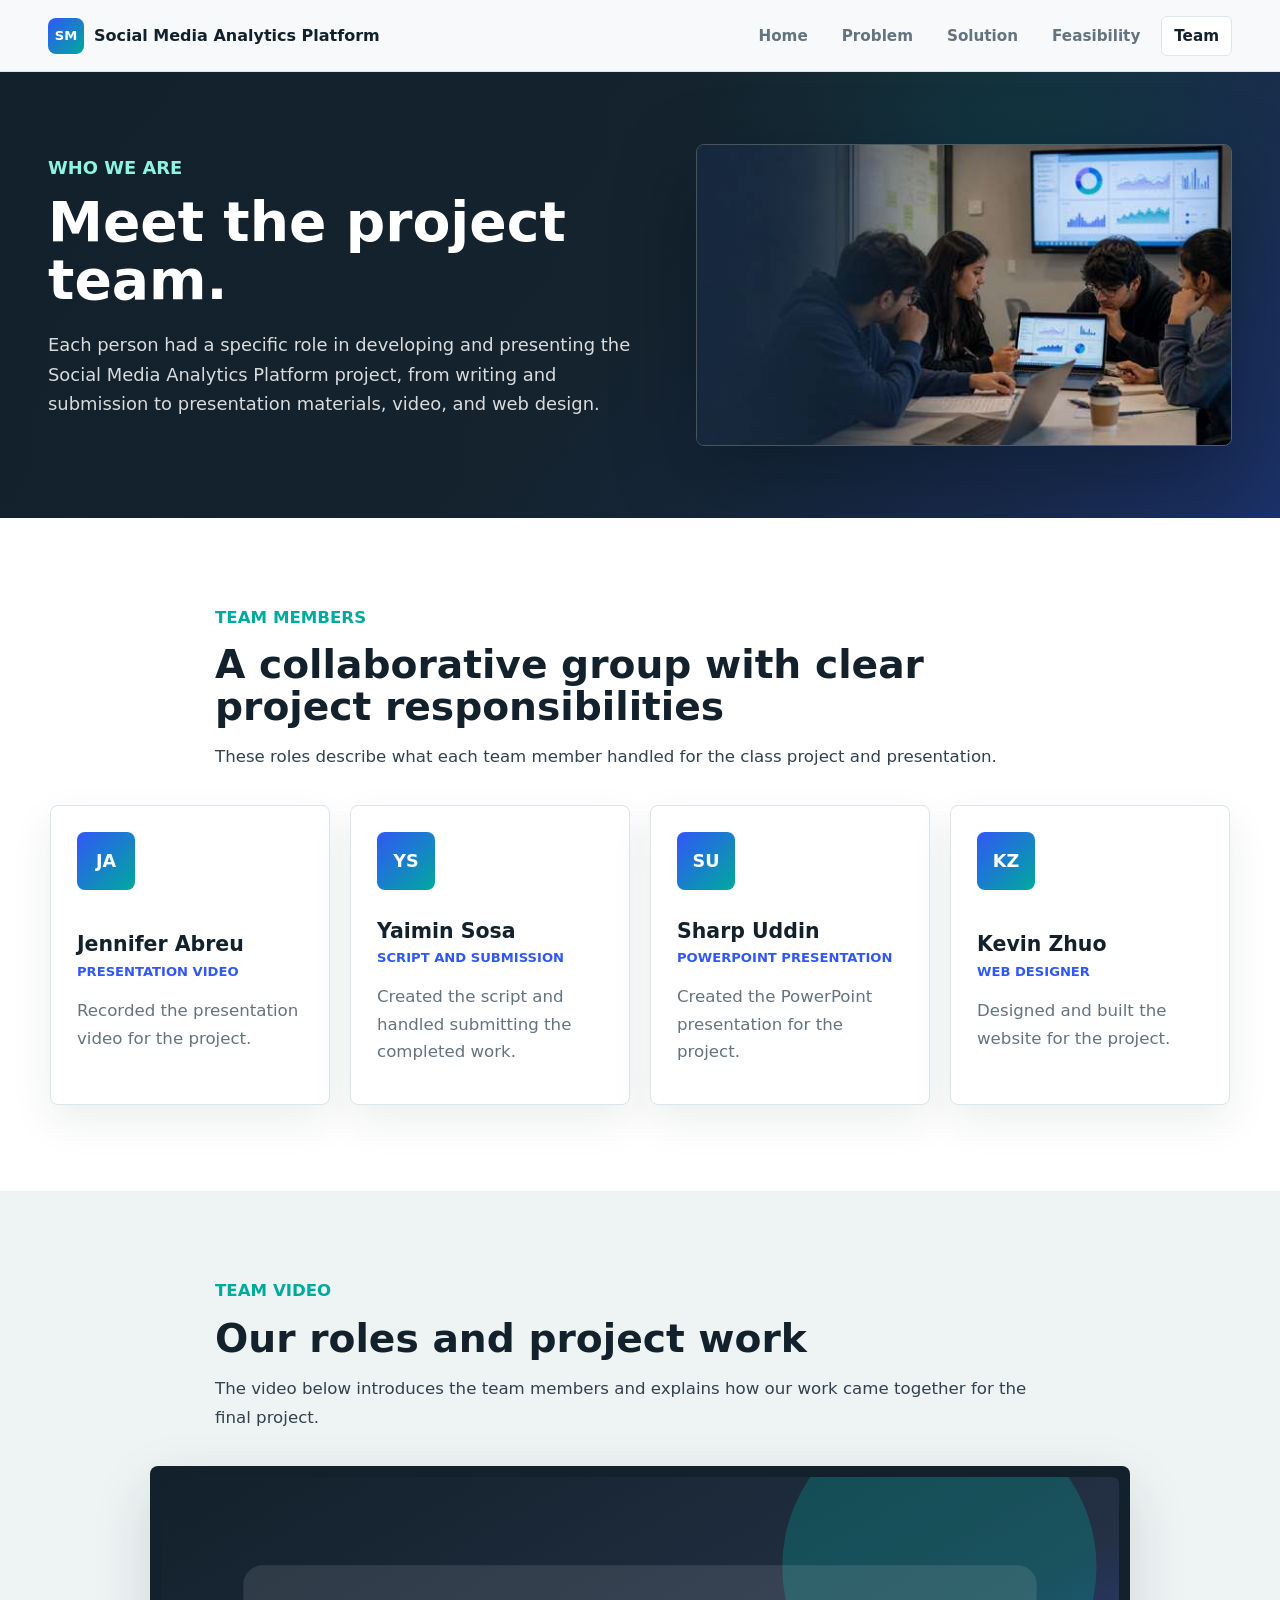
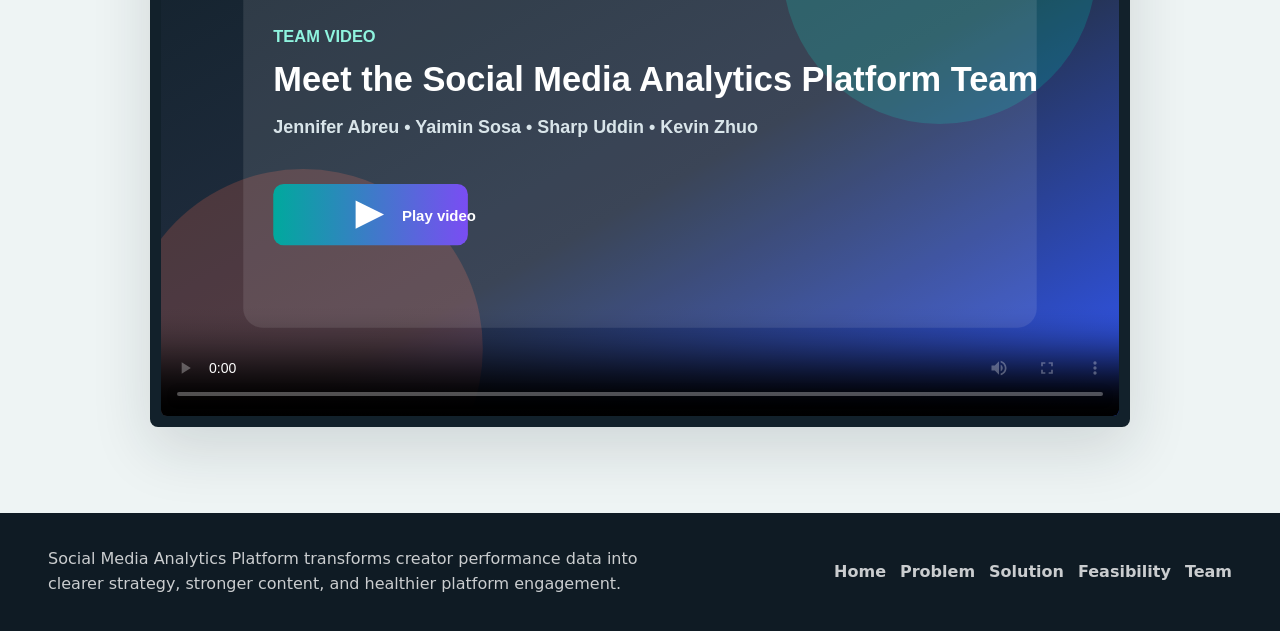
==== team.html @ 8b30f9f4 "Add files via upload" ====
<!doctype html>
<html lang="en">
  <head>
    <meta charset="UTF-8" />
    <meta name="viewport" content="width=device-width, initial-scale=1.0" />
    <title>Team | Social Media Analytics Platform</title>
    <link rel="stylesheet" href="src/styles.css" />
    <link rel="stylesheet" href="src/team.css" />
    <link rel="stylesheet" href="src/brand-overrides.css" />
  </head>
  <body>
    <header class="site-header">
      <a href="index.html" class="brand">
        <span class="brand-mark">SM</span>
        <span>Social Media Analytics Platform</span>
      </a>
      <nav class="nav-links" aria-label="Main navigation">
        <a href="index.html">Home</a>
        <a href="problem.html">Problem</a>
        <a href="solution.html">Solution</a>
        <a href="feasibility.html">Feasibility</a>
        <a href="team.html" class="active">Team</a>
      </nav>
    </header>

    <main>
      <section class="page-hero compact team-hero">
        <div class="team-hero-inner">
          <div class="team-hero-copy">
            <p class="eyebrow">Who we are</p>
            <h1>Meet the project team.</h1>
            <p>
              Each person had a specific role in developing and presenting the Social Media Analytics
              Platform project, from writing and submission to presentation materials, video, and web design.
            </p>
          </div>
          <figure class="team-hero-media" aria-label="Students collaborating on a social media analytics project">
            <img src="assets/team-analytics-team-photo.jpg" alt="Team members collaborating around social media analytics dashboards" />
          </figure>
        </div>
      </section>

      <section class="band team-section">
        <div class="section-header">
          <p class="eyebrow">Team members</p>
          <h2>A collaborative group with clear project responsibilities</h2>
          <p>
            These roles describe what each team member handled for the class project and presentation.
          </p>
        </div>

        <div class="team-grid">
          <article class="team-card">
            <div class="team-avatar" aria-hidden="true">JA</div>
            <div>
              <h3>Jennifer Abreu</h3>
              <span>Presentation Video</span>
              <p>Recorded the presentation video for the project.</p>
            </div>
          </article>
          <article class="team-card">
            <div class="team-avatar" aria-hidden="true">YS</div>
            <div>
              <h3>Yaimin Sosa</h3>
              <span>Script and Submission</span>
              <p>Created the script and handled submitting the completed work.</p>
            </div>
          </article>
          <article class="team-card">
            <div class="team-avatar" aria-hidden="true">SU</div>
            <div>
              <h3>Sharp Uddin</h3>
              <span>PowerPoint Presentation</span>
              <p>Created the PowerPoint presentation for the project.</p>
            </div>
          </article>
          <article class="team-card">
            <div class="team-avatar" aria-hidden="true">KZ</div>
            <div>
              <h3>Kevin Zhuo</h3>
              <span>Web Designer</span>
              <p>Designed and built the website for the project.</p>
            </div>
          </article>
        </div>
      </section>

      <section class="band muted team-video-section">
        <div class="section-header">
          <p class="eyebrow">Team video</p>
          <h2>Our roles and project work</h2>
          <p>
            The video below introduces the team members and explains how our work came together for
            the final project.
          </p>
        </div>
        <div class="video-frame">
          <video controls playsinline preload="metadata" poster="assets/team-video-poster-renamed.svg">
            <source src="assets/videos/team-video.mp4" type="video/mp4" />
            Your browser does not support this video format.
          </video>
        </div>
      </section>
    </main>

    <footer class="site-footer">
      <p>Social Media Analytics Platform transforms creator performance data into clearer strategy, stronger content, and healthier platform engagement.</p>
      <div class="footer-links">
        <a href="index.html">Home</a>
        <a href="problem.html">Problem</a>
        <a href="solution.html">Solution</a>
        <a href="feasibility.html">Feasibility</a>
        <a href="team.html">Team</a>
      </div>
    </footer>
  </body>
</html>
---- src/styles.css ----
:root {
  --ink: #12212b;
  --text: #31414d;
  --muted: #65737f;
  --line: #dce5ea;
  --paper: #f7f9fb;
  --white: #ffffff;
  --blue: #3157f7;
  --teal: #00a99d;
  --coral: #f06a4d;
  --gold: #e2a83d;
  --violet: #7a4df3;
  --shadow: 0 22px 60px rgba(18, 33, 43, 0.14);
}

* {
  box-sizing: border-box;
}

html {
  scroll-behavior: smooth;
}

body {
  margin: 0;
  background: var(--paper);
  color: var(--text);
  font-family: Inter, ui-sans-serif, system-ui, -apple-system, BlinkMacSystemFont, "Segoe UI", sans-serif;
  letter-spacing: 0;
}

a {
  color: inherit;
  text-decoration: none;
}

img {
  display: block;
  max-width: 100%;
}

.site-header {
  align-items: center;
  background: rgba(247, 249, 251, 0.88);
  backdrop-filter: blur(18px);
  border-bottom: 1px solid rgba(220, 229, 234, 0.9);
  display: flex;
  gap: 24px;
  justify-content: space-between;
  left: 0;
  min-height: 72px;
  padding: 14px 48px;
  position: sticky;
  right: 0;
  top: 0;
  z-index: 20;
}

.brand {
  align-items: center;
  color: var(--ink);
  display: inline-flex;
  font-size: 1rem;
  font-weight: 800;
  gap: 10px;
  min-width: max-content;
}

.brand-mark {
  align-items: center;
  background: linear-gradient(135deg, var(--blue), var(--teal));
  border-radius: 8px;
  color: var(--white);
  display: inline-flex;
  font-size: 0.82rem;
  height: 36px;
  justify-content: center;
  width: 36px;
}

.nav-links {
  align-items: center;
  display: flex;
  flex-wrap: wrap;
  gap: 8px;
  justify-content: flex-end;
}

.nav-links a {
  border: 1px solid transparent;
  border-radius: 6px;
  color: var(--muted);
  font-size: 0.95rem;
  font-weight: 700;
  padding: 10px 12px;
}

.nav-links a:hover,
.nav-links a.active {
  background: var(--white);
  border-color: var(--line);
  color: var(--ink);
}

.home-hero {
  background-image:
    linear-gradient(90deg, rgba(10, 21, 31, 0.9) 0%, rgba(10, 21, 31, 0.78) 42%, rgba(10, 21, 31, 0.28) 100%),
    url("../assets/hero-dashboard.svg");
  background-position: center;
  background-size: cover;
  min-height: 76vh;
}

.hero-shade {
  align-items: center;
  display: flex;
  min-height: 76vh;
  padding: 88px 48px 104px;
}

.hero-copy {
  color: var(--white);
  max-width: 740px;
}

.eyebrow {
  color: var(--teal);
  font-size: 0.78rem;
  font-weight: 900;
  letter-spacing: 0;
  margin: 0 0 12px;
  text-transform: uppercase;
}

.home-hero .eyebrow,
.page-hero .eyebrow,
.cta-band .eyebrow {
  color: #8ff4df;
}

h1,
h2,
h3,
p {
  margin-top: 0;
}

h1,
h2,
h3 {
  color: var(--ink);
  line-height: 1.05;
}

.hero-copy h1,
.page-hero h1,
.cta-band h2 {
  color: var(--white);
}

.hero-copy h1 {
  font-size: 4.15rem;
  margin-bottom: 22px;
  max-width: 820px;
}

.hero-copy p {
  color: rgba(255, 255, 255, 0.86);
  font-size: 1.16rem;
  line-height: 1.65;
  max-width: 700px;
}

.hero-actions {
  display: flex;
  flex-wrap: wrap;
  gap: 12px;
  margin-top: 34px;
}

.button {
  align-items: center;
  border-radius: 6px;
  display: inline-flex;
  font-size: 0.96rem;
  font-weight: 850;
  justify-content: center;
  min-height: 46px;
  padding: 12px 18px;
  transition: transform 0.2s ease, box-shadow 0.2s ease, background 0.2s ease;
}

.button:hover {
  transform: translateY(-1px);
}

.button.primary {
  background: var(--blue);
  box-shadow: 0 16px 34px rgba(49, 87, 247, 0.28);
  color: var(--white);
}

.button.secondary {
  background: rgba(255, 255, 255, 0.14);
  border: 1px solid rgba(255, 255, 255, 0.28);
  color: var(--white);
}

.button.light {
  background: var(--white);
  color: var(--ink);
}

.band {
  padding: 86px 48px;
}

.band.muted {
  background: #eef4f4;
}

.intro-band {
  background: var(--white);
}

.page-grid {
  display: grid;
  gap: 44px;
  margin: 0 auto;
  max-width: 1180px;
}

.page-grid.two {
  grid-template-columns: minmax(0, 1.05fr) minmax(300px, 0.95fr);
}

.section-header {
  margin: 0 auto 34px;
  max-width: 850px;
}

.page-grid .section-header {
  margin-left: 0;
}

.section-header h2,
.band h2 {
  font-size: 2.45rem;
  margin-bottom: 16px;
}

.section-header p,
.rich-copy,
.band p {
  font-size: 1.04rem;
  line-height: 1.72;
}

.rich-copy {
  color: var(--text);
  max-width: 850px;
}

.stat-strip {
  align-self: center;
  background: var(--ink);
  border-radius: 8px;
  box-shadow: var(--shadow);
  color: var(--white);
  display: grid;
  gap: 1px;
  overflow: hidden;
}

.stat-strip div {
  background: linear-gradient(135deg, rgba(255, 255, 255, 0.08), rgba(255, 255, 255, 0.02));
  padding: 24px;
}

.stat-strip strong {
  display: block;
  font-size: 2.1rem;
  margin-bottom: 6px;
}

.stat-strip span {
  color: rgba(255, 255, 255, 0.72);
  font-weight: 700;
}

.card-grid,
.detail-grid,
.budget-grid {
  display: grid;
  gap: 20px;
  margin: 0 auto;
  max-width: 1180px;
}

.card-grid {
  grid-template-columns: repeat(3, minmax(0, 1fr));
}

.feature-card,
.detail-grid article,
.budget-grid article,
.stacked-item,
.quote-panel,
.qualification-panel,
.feature-board-frame {
  background: var(--white);
  border: 1px solid var(--line);
  border-radius: 8px;
  box-shadow: 0 16px 42px rgba(18, 33, 43, 0.08);
}

.feature-card {
  min-height: 280px;
  padding: 26px;
}

.feature-icon {
  align-items: center;
  background: #edf4ff;
  border-radius: 8px;
  color: var(--blue);
  display: inline-flex;
  height: 48px;
  justify-content: center;
  margin-bottom: 22px;
  width: 48px;
}

.feature-card:nth-child(2) .feature-icon {
  background: #e7f8f5;
  color: var(--teal);
}

.feature-card:nth-child(3) .feature-icon {
  background: #fff1ea;
  color: var(--coral);
}

.feature-card h3,
.detail-grid h3,
.stacked-item h3,
.timeline-list h3 {
  font-size: 1.24rem;
  margin-bottom: 12px;
}

.feature-card p,
.detail-grid p,
.stacked-item p,
.timeline-list p {
  color: var(--muted);
  line-height: 1.68;
}

.icon {
  height: 23px;
  width: 23px;
}

.cta-band {
  background:
    radial-gradient(circle at 20% 20%, rgba(0, 169, 157, 0.32), transparent 32%),
    linear-gradient(135deg, #12212b 0%, #243044 54%, #3157f7 100%);
  color: var(--white);
  padding: 84px 48px;
}

.cta-band.teal {
  background:
    radial-gradient(circle at 80% 22%, rgba(240, 106, 77, 0.32), transparent 30%),
    linear-gradient(135deg, #12322d 0%, #006f73 52%, #3157f7 100%);
}

.cta-band.final {
  background:
    radial-gradient(circle at 18% 22%, rgba(226, 168, 61, 0.3), transparent 30%),
    linear-gradient(135deg, #121d2b 0%, #283d4f 48%, #7a4df3 100%);
}

.cta-band div {
  margin: 0 auto;
  max-width: 920px;
}

.cta-band h2 {
  font-size: 2.65rem;
  margin-bottom: 18px;
}

.cta-band p {
  color: rgba(255, 255, 255, 0.84);
  font-size: 1.09rem;
  line-height: 1.72;
  margin-bottom: 28px;
}

.page-hero {
  color: var(--white);
  padding: 96px 48px;
}

.page-hero.compact {
  min-height: 410px;
}

.page-hero h1 {
  font-size: 3.45rem;
  margin-bottom: 20px;
  max-width: 900px;
}

.page-hero p {
  color: rgba(255, 255, 255, 0.84);
  font-size: 1.12rem;
  line-height: 1.65;
  max-width: 790px;
}

.problem-hero {
  background:
    linear-gradient(90deg, rgba(18, 33, 43, 0.94), rgba(18, 33, 43, 0.62)),
    url("../assets/problem-signals.svg");
  background-position: center;
  background-size: cover;
}

.solution-hero {
  background:
    linear-gradient(90deg, rgba(18, 33, 43, 0.94), rgba(18, 33, 43, 0.42)),
    url("../assets/feature-board.svg");
  background-position: center;
  background-size: cover;
}

.feasibility-hero {
  background:
    linear-gradient(90deg, rgba(18, 33, 43, 0.94), rgba(18, 33, 43, 0.46)),
    url("../assets/timeline-cost.svg");
  background-position: center;
  background-size: cover;
}

.team-hero {
  background:
    linear-gradient(90deg, rgba(18, 33, 43, 0.94), rgba(18, 33, 43, 0.58)),
    radial-gradient(circle at 78% 22%, rgba(0, 169, 157, 0.58), transparent 30%),
    linear-gradient(135deg, #12212b 0%, #243044 52%, #3157f7 100%);
}

.problem-layout {
  align-items: center;
  display: grid;
  gap: 44px;
  grid-template-columns: minmax(0, 1fr) minmax(320px, 0.8fr);
  margin: 0 auto;
  max-width: 1180px;
}

.signal-panel {
  background: #162533;
  border-radius: 8px;
  box-shadow: var(--shadow);
  overflow: hidden;
}

.stacked-list {
  display: grid;
  gap: 16px;
  margin: 0 auto;
  max-width: 980px;
}

.stacked-item {
  display: grid;
  gap: 22px;
  grid-template-columns: 70px 1fr;
  padding: 24px;
}

.stacked-item > span {
  align-items: center;
  background: var(--ink);
  border-radius: 8px;
  color: var(--white);
  display: inline-flex;
  font-weight: 900;
  height: 52px;
  justify-content: center;
  width: 52px;
}

.quote-panel {
  align-self: center;
  border-left: 5px solid var(--coral);
  padding: 34px;
}

.quote-panel p {
  color: var(--ink);
  font-size: 1.25rem;
  font-weight: 800;
  line-height: 1.55;
  margin: 0;
}

.feature-board-section {
  background: var(--white);
}

.feature-board-frame {
  margin: 0 auto;
  max-width: 1180px;
  overflow: hidden;
  padding: 12px;
}

.feature-board-frame img {
  aspect-ratio: 1200 / 780;
  border-radius: 6px;
  object-fit: contain;
  width: 100%;
}

.feature-board-frame figcaption {
  color: var(--muted);
  font-size: 0.9rem;
  font-weight: 700;
  padding: 12px 4px 2px;
}

.workflow-list {
  counter-reset: step;
  display: grid;
  gap: 14px;
  list-style: none;
  margin: 0 auto;
  max-width: 900px;
  padding: 0;
}

.workflow-list li {
  align-items: center;
  background: var(--white);
  border: 1px solid var(--line);
  border-radius: 8px;
  display: grid;
  gap: 18px;
  grid-template-columns: 54px 1fr;
  padding: 18px;
}

.workflow-list span {
  align-items: center;
  background: linear-gradient(135deg, var(--blue), var(--teal));
  border-radius: 8px;
  color: var(--white);
  display: inline-flex;
  font-weight: 900;
  height: 44px;
  justify-content: center;
  width: 44px;
}

.workflow-list p {
  margin: 0;
}

.detail-grid {
  grid-template-columns: repeat(3, minmax(0, 1fr));
}

.detail-grid article {
  padding: 28px;
}

.detail-grid .icon {
  color: var(--blue);
  height: 34px;
  margin-bottom: 22px;
  width: 34px;
}

.timeline-list {
  display: grid;
  gap: 14px;
}

.timeline-list article {
  border-left: 4px solid var(--teal);
  padding: 4px 0 4px 18px;
}

.timeline-image {
  align-self: center;
  background: var(--white);
  border: 1px solid var(--line);
  border-radius: 8px;
  box-shadow: var(--shadow);
  width: 100%;
}

.budget-grid {
  grid-template-columns: repeat(4, minmax(0, 1fr));
}

.budget-grid article {
  min-height: 150px;
  padding: 24px;
}

.budget-grid span {
  color: var(--muted);
  display: block;
  font-size: 0.94rem;
  font-weight: 800;
  line-height: 1.45;
  margin-bottom: 18px;
}

.budget-grid strong {
  color: var(--ink);
  display: block;
  font-size: 2rem;
}

.qualification-panel {
  align-self: center;
  display: grid;
  gap: 14px;
  padding: 24px;
}

.qualification-panel div {
  align-items: center;
  background: #f2f6f7;
  border-radius: 8px;
  display: grid;
  gap: 14px;
  grid-template-columns: 38px 1fr;
  padding: 16px;
}

.qualification-panel .icon {
  color: var(--teal);
}

.qualification-panel span {
  color: var(--ink);
  font-weight: 850;
}

.team-section {
  background: var(--white);
}

.team-grid {
  display: grid;
  gap: 20px;
  grid-template-columns: repeat(4, minmax(0, 1fr));
  margin: 0 auto;
  max-width: 1180px;
}

.team-card {
  background: var(--white);
  border: 1px solid var(--line);
  border-radius: 8px;
  box-shadow: 0 16px 42px rgba(18, 33, 43, 0.08);
  display: grid;
  gap: 18px;
  min-height: 300px;
  padding: 26px;
}

.team-avatar {
  align-items: center;
  background: linear-gradient(135deg, var(--blue), var(--teal));
  border-radius: 8px;
  color: var(--white);
  display: inline-flex;
  font-size: 1.1rem;
  font-weight: 900;
  height: 58px;
  justify-content: center;
  width: 58px;
}

.team-card h3 {
  font-size: 1.28rem;
  margin-bottom: 8px;
}

.team-card span {
  color: var(--blue);
  display: block;
  font-size: 0.82rem;
  font-weight: 900;
  margin-bottom: 18px;
  text-transform: uppercase;
}

.team-card p {
  color: var(--muted);
  line-height: 1.66;
  margin: 0;
}

.video-frame {
  background: var(--ink);
  border: 1px solid rgba(18, 33, 43, 0.18);
  border-radius: 8px;
  box-shadow: var(--shadow);
  margin: 0 auto;
  max-width: 980px;
  overflow: hidden;
  padding: 10px;
}

.video-frame video {
  aspect-ratio: 16 / 9;
  background: #0f1b24;
  border-radius: 6px;
  display: block;
  width: 100%;
}

.site-footer {
  align-items: center;
  background: #0f1b24;
  color: rgba(255, 255, 255, 0.78);
  display: flex;
  gap: 24px;
  justify-content: space-between;
  padding: 34px 48px;
}

.site-footer p {
  line-height: 1.55;
  margin: 0;
  max-width: 640px;
}

.footer-links {
  display: flex;
  flex-wrap: wrap;
  gap: 14px;
  justify-content: flex-end;
}

.footer-links a {
  color: rgba(255, 255, 255, 0.78);
  font-weight: 800;
}

.footer-links a:hover {
  color: var(--white);
}

@media (max-width: 980px) {
  .site-header {
    align-items: flex-start;
    flex-direction: column;
    padding: 16px 24px;
  }

  .nav-links {
    justify-content: flex-start;
  }

  .hero-shade,
  .band,
  .page-hero,
  .cta-band {
    padding-left: 24px;
    padding-right: 24px;
  }

  .hero-copy h1,
  .page-hero h1 {
    font-size: 3rem;
  }

  .page-grid.two,
  .problem-layout,
  .card-grid,
  .detail-grid,
  .budget-grid,
  .team-grid {
    grid-template-columns: 1fr;
  }

  .budget-grid {
    grid-template-columns: repeat(2, minmax(0, 1fr));
  }

  .feature-card {
    min-height: 220px;
  }

  .team-card {
    min-height: auto;
  }

  .site-footer {
    align-items: flex-start;
    flex-direction: column;
    padding-left: 24px;
    padding-right: 24px;
  }
}

@media (max-width: 640px) {
  .home-hero,
  .hero-shade {
    min-height: 680px;
  }

  .hero-copy h1,
  .page-hero h1 {
    font-size: 2.32rem;
  }

  .section-header h2,
  .band h2,
  .cta-band h2 {
    font-size: 2rem;
  }

  .hero-copy p,
  .page-hero p,
  .section-header p,
  .rich-copy,
  .band p {
    font-size: 1rem;
  }

  .button {
    width: 100%;
  }

  .nav-links a {
    padding: 9px 10px;
  }

  .stacked-item,
  .workflow-list li {
    grid-template-columns: 1fr;
  }

  .budget-grid {
    grid-template-columns: 1fr;
  }
}
---- src/team.css ----
.team-hero {
  background:
    linear-gradient(90deg, rgba(18, 33, 43, 0.98), rgba(18, 33, 43, 0.7)),
    radial-gradient(circle at 78% 22%, rgba(0, 169, 157, 0.58), transparent 30%),
    linear-gradient(135deg, #12212b 0%, #243044 52%, #3157f7 100%);
  overflow: hidden;
  padding-bottom: 72px;
  padding-top: 72px;
}

.team-hero-inner {
  align-items: center;
  display: grid;
  gap: 48px;
  grid-template-columns: minmax(0, 0.95fr) minmax(360px, 0.85fr);
  margin: 0 auto;
  max-width: 1280px;
}

.team-hero-copy {
  position: relative;
  z-index: 2;
}

.team-hero-media {
  aspect-ratio: 16 / 9;
  border: 1px solid rgba(255, 255, 255, 0.22);
  border-radius: 8px;
  box-shadow: 0 28px 80px rgba(3, 13, 24, 0.34);
  margin: 0;
  overflow: hidden;
  position: relative;
}

.team-hero-media::after {
  background: linear-gradient(90deg, rgba(18, 33, 43, 0.28), transparent 48%);
  content: "";
  inset: 0;
  pointer-events: none;
  position: absolute;
}

.team-hero-media img {
  display: block;
  height: 100%;
  object-fit: cover;
  width: 100%;
}

.team-section {
  background: var(--white);
}

.team-grid {
  display: grid;
  gap: 20px;
  grid-template-columns: repeat(4, minmax(0, 1fr));
  margin: 0 auto;
  max-width: 1180px;
}

.team-card {
  background: var(--white);
  border: 1px solid var(--line);
  border-radius: 8px;
  box-shadow: 0 16px 42px rgba(18, 33, 43, 0.08);
  display: grid;
  gap: 18px;
  min-height: 300px;
  padding: 26px;
}

.team-avatar {
  align-items: center;
  background: linear-gradient(135deg, var(--blue), var(--teal));
  border-radius: 8px;
  color: var(--white);
  display: inline-flex;
  font-size: 1.1rem;
  font-weight: 900;
  height: 58px;
  justify-content: center;
  width: 58px;
}

.team-card h3 {
  font-size: 1.28rem;
  margin-bottom: 8px;
}

.team-card span {
  color: var(--blue);
  display: block;
  font-size: 0.82rem;
  font-weight: 900;
  margin-bottom: 18px;
  text-transform: uppercase;
}

.team-card p {
  color: var(--muted);
  line-height: 1.66;
  margin: 0;
}

.video-frame {
  background: var(--ink);
  border: 1px solid rgba(18, 33, 43, 0.18);
  border-radius: 8px;
  box-shadow: var(--shadow);
  margin: 0 auto;
  max-width: 980px;
  overflow: hidden;
  padding: 10px;
}

.video-frame video {
  aspect-ratio: 16 / 9;
  background: #0f1b24;
  border-radius: 6px;
  display: block;
  width: 100%;
}

@media (max-width: 980px) {
  .team-hero-inner {
    grid-template-columns: 1fr;
  }

  .team-hero-media {
    max-width: 680px;
  }

  .team-grid {
    grid-template-columns: 1fr;
  }

  .team-card {
    min-height: auto;
  }
}
---- src/brand-overrides.css ----
.home-hero {
  background-image:
    linear-gradient(90deg, rgba(10, 21, 31, 0.9) 0%, rgba(10, 21, 31, 0.78) 42%, rgba(10, 21, 31, 0.28) 100%),
    url("../assets/hero-dashboard-renamed.svg");
}

.solution-hero {
  background:
    linear-gradient(90deg, rgba(18, 33, 43, 0.94), rgba(18, 33, 43, 0.42)),
    url("../assets/feature-board-renamed.svg");
  background-position: center;
  background-size: cover;
}

.feasibility-hero {
  background:
    linear-gradient(90deg, rgba(18, 33, 43, 0.94), rgba(18, 33, 43, 0.46)),
    url("../assets/timeline-cost-renamed.svg");
  background-position: center;
  background-size: cover;
}
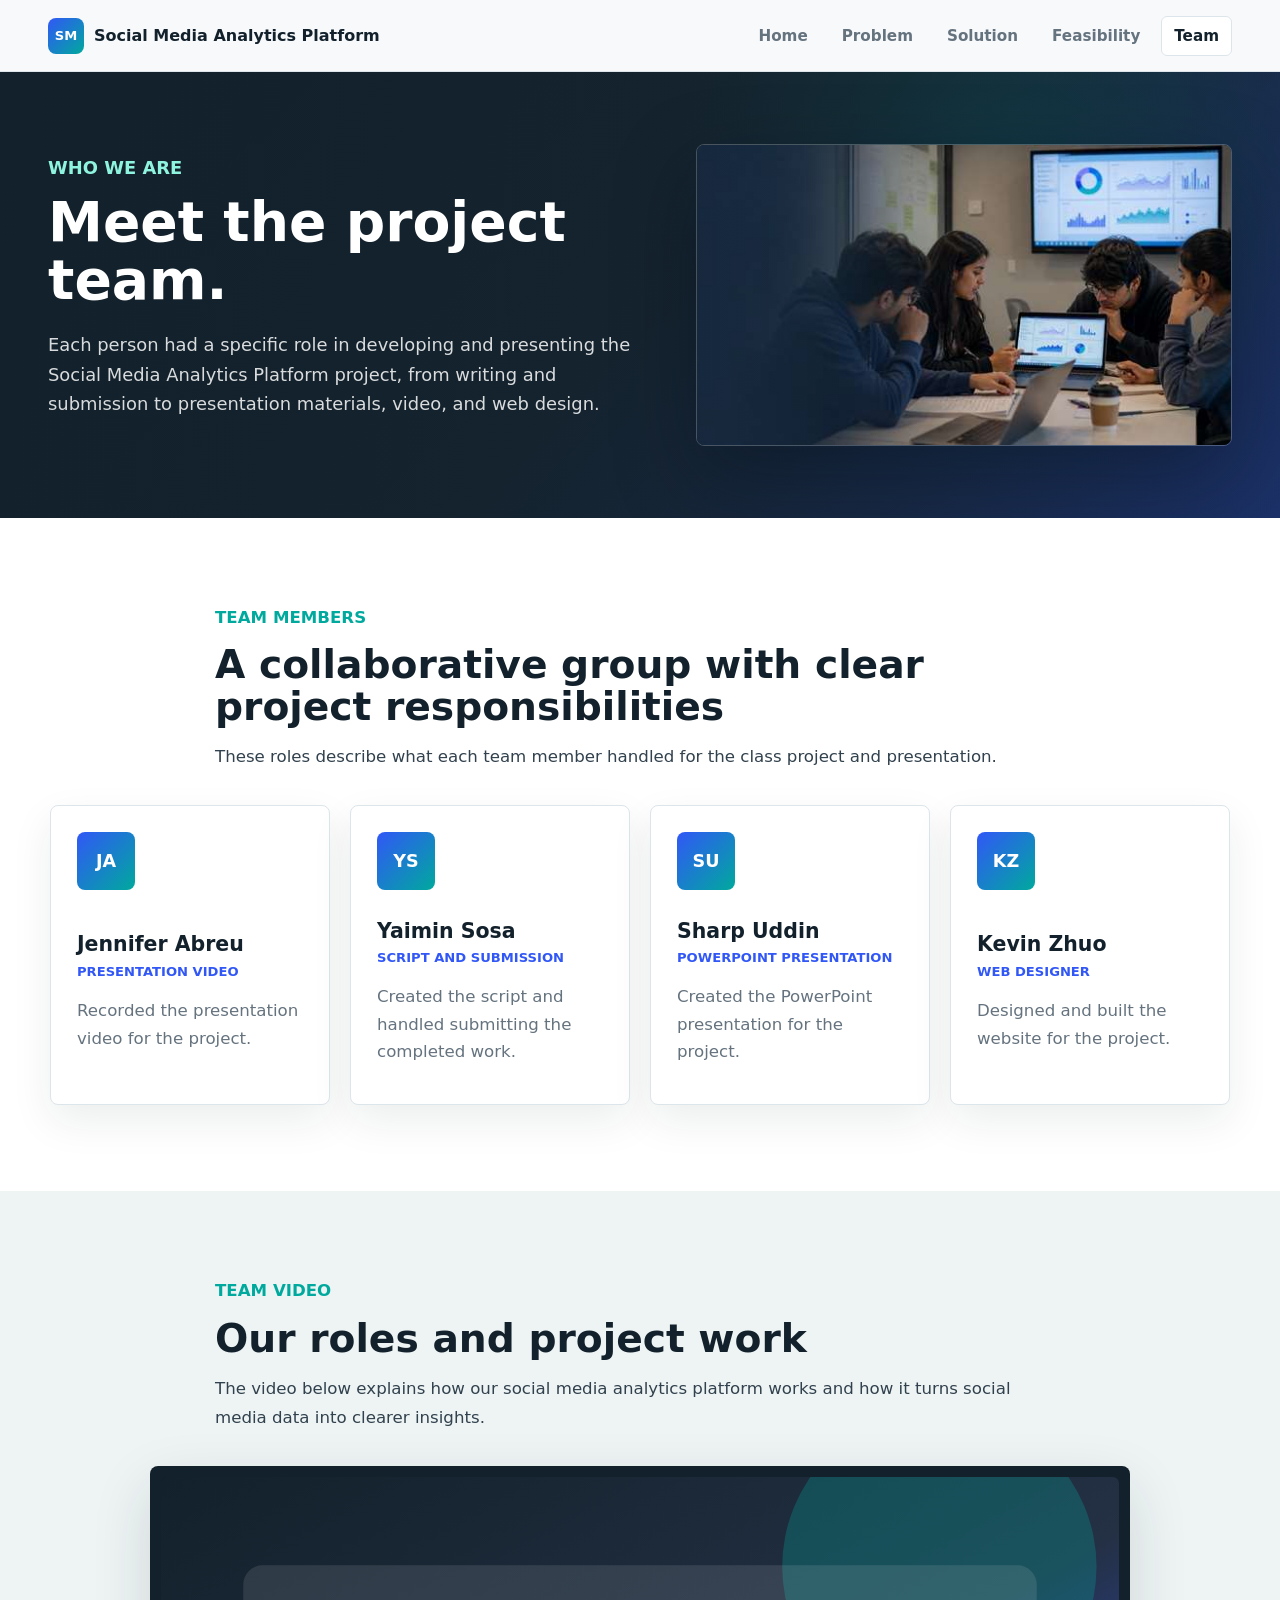
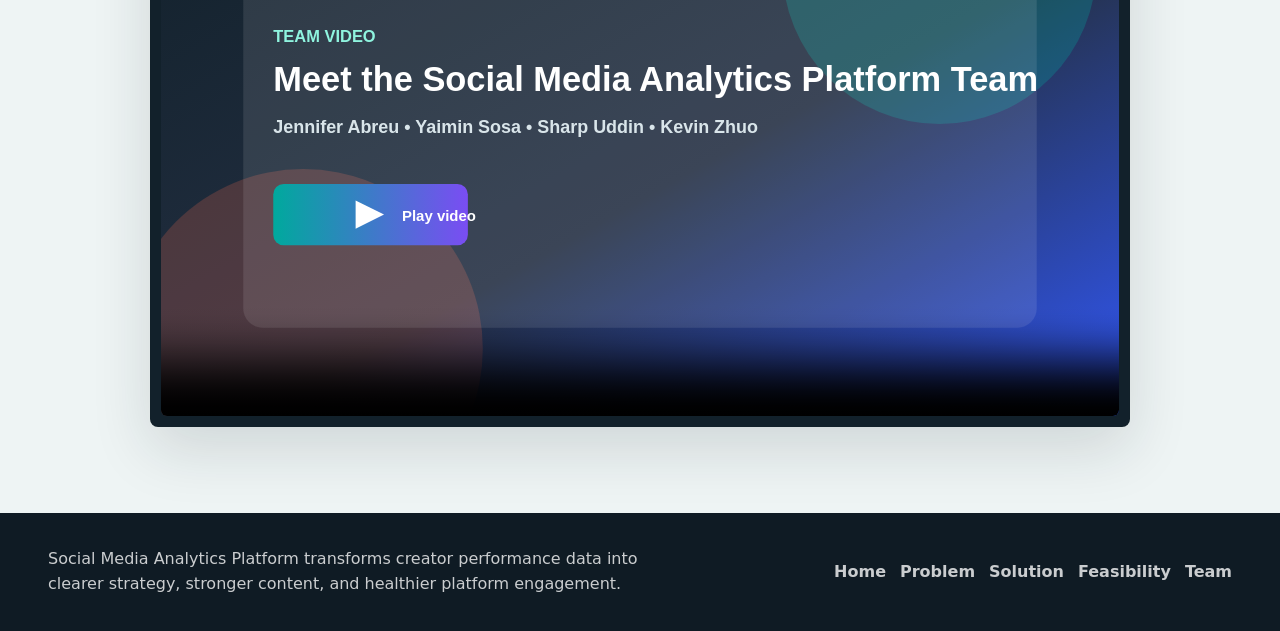
==== commit 7f469efd: "Add files via upload" ====
--- a/team.html
+++ b/team.html
@@ -90,8 +90,8 @@
           <p class="eyebrow">Team video</p>
           <h2>Our roles and project work</h2>
           <p>
-            The video below introduces the team members and explains how our work came together for
-            the final project.
+            The video below explains how our social media analytics platform works and how it turns
+            social media data into clearer insights.
           </p>
         </div>
         <div class="video-frame">
